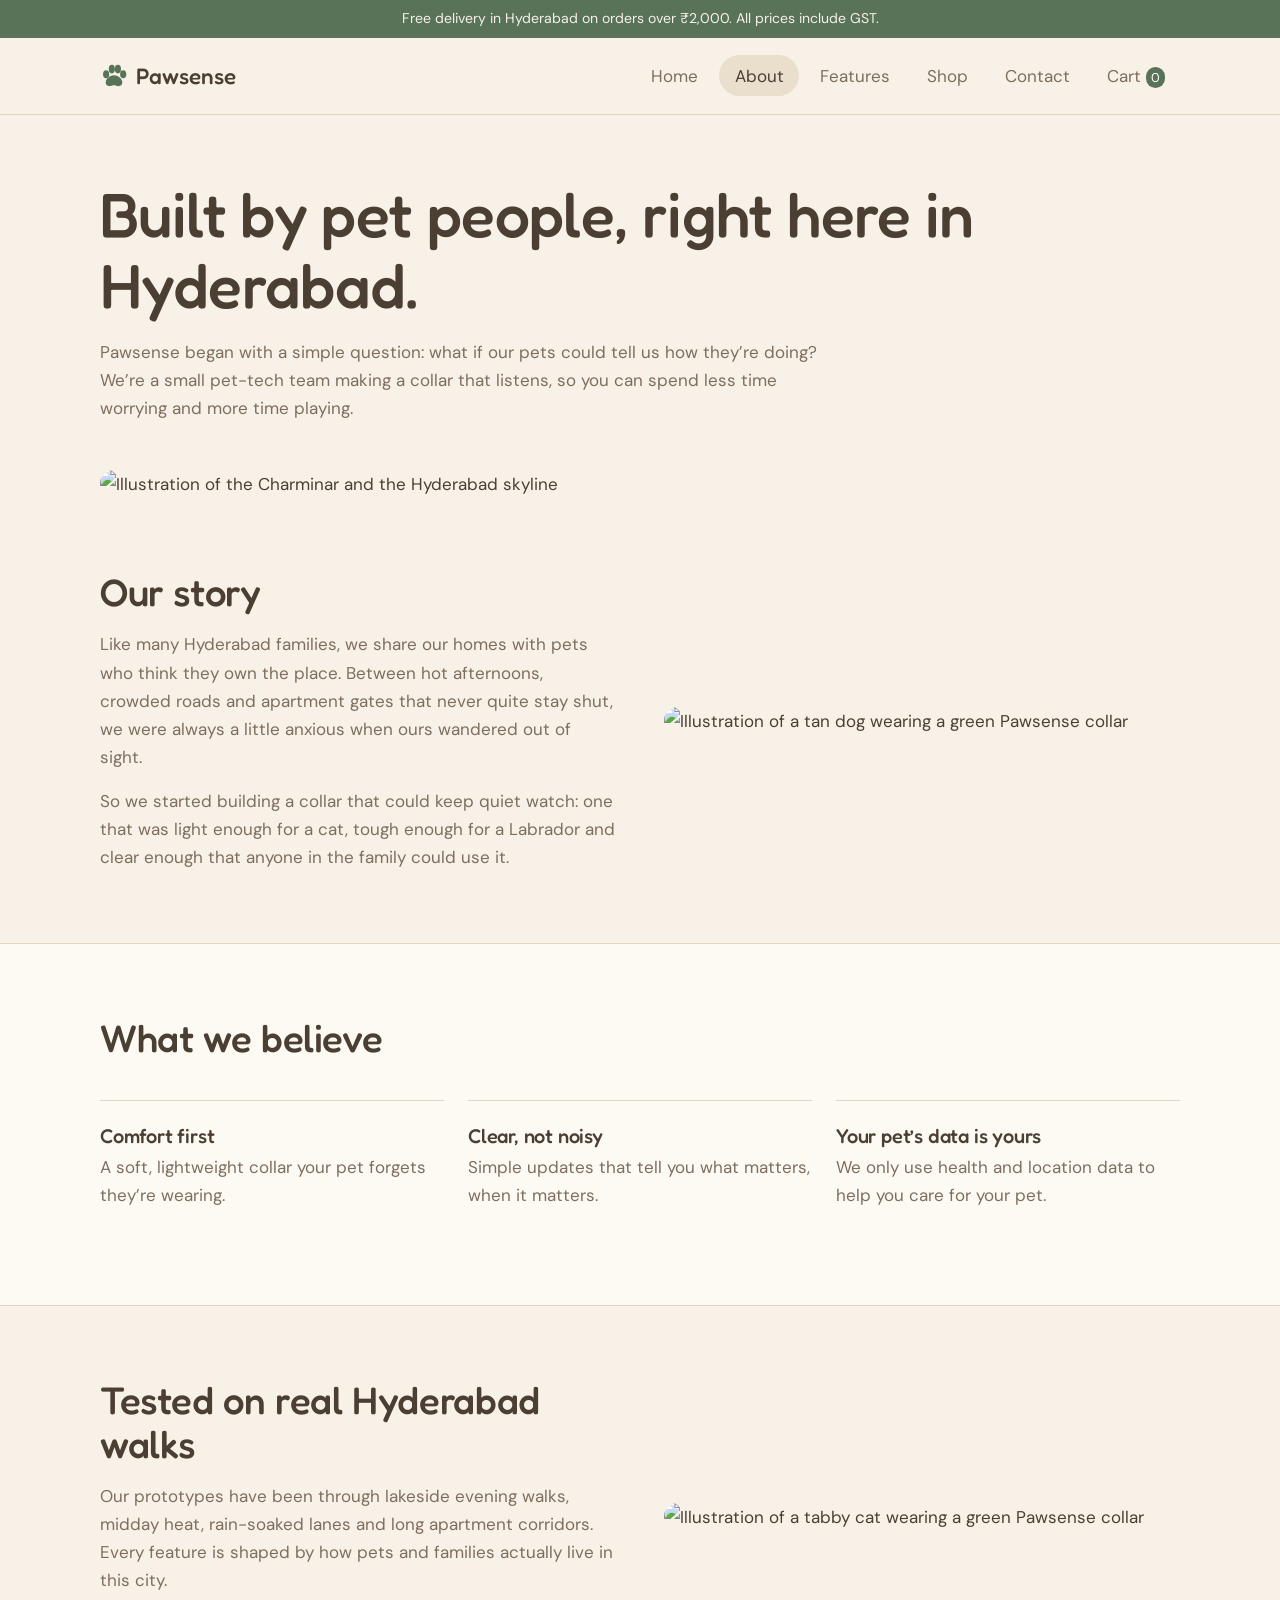
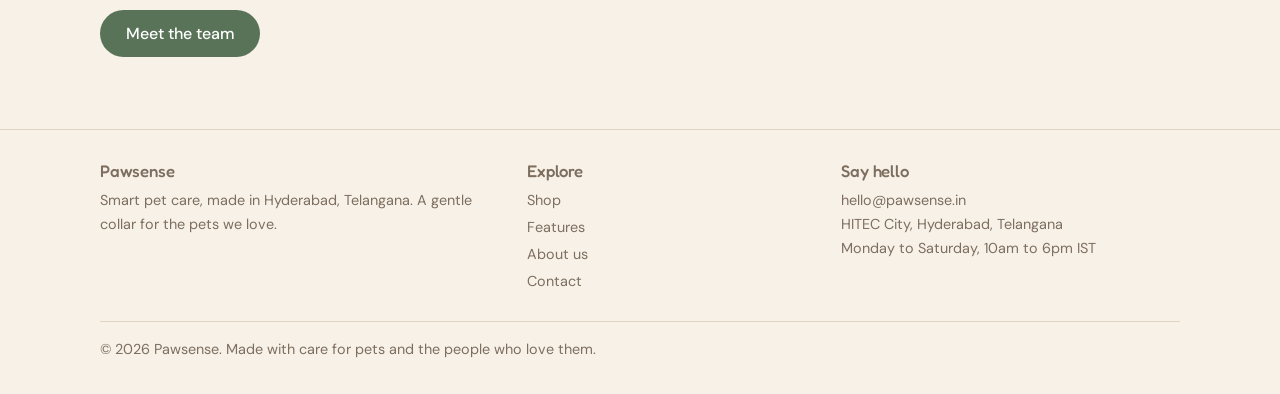
==== about.html @ 092ba70d "Add files via upload" ====
<!DOCTYPE html>
<html lang="en">
<head>
<meta charset="UTF-8">
<meta name="viewport" content="width=device-width, initial-scale=1">
<title>About | Pawsense</title>
<meta name="description" content="Pawsense is a smart pet collar made in Hyderabad. Track your pet’s location, health, hunger and activity.">
<link rel="preconnect" href="https://fonts.googleapis.com">
<link rel="preconnect" href="https://fonts.gstatic.com" crossorigin>
<link href="https://fonts.googleapis.com/css2?family=DM+Sans:wght@400;500&family=Fredoka:wght@400;500&display=swap" rel="stylesheet">
<link rel="stylesheet" href="style.css">
</head>
<body>
<p class="topbar">Free delivery in Hyderabad on orders over ₹2,000. All prices include GST.</p>
<header><div class="wrap">
<a class="logo" href="index.html"><svg viewBox="0 0 64 64" aria-hidden="true"><ellipse cx="14" cy="28" rx="7" ry="9"/><ellipse cx="27" cy="16" rx="7" ry="10"/><ellipse cx="41" cy="16" rx="7" ry="10"/><ellipse cx="53" cy="28" rx="7" ry="9"/><path d="M32 30c-11 0-19 9-19 17 0 6 5 9 11 8 4-1 5-2 8-2s4 1 8 2c6 1 11-2 11-8 0-8-8-17-19-17z"/></svg>Pawsense</a>
<button class="menu" aria-expanded="false" aria-controls="nav-list">Menu</button>
<nav aria-label="Main"><ul id="nav-list">
<li><a href="index.html">Home</a></li>
<li><a href="about.html" aria-current="page">About</a></li>
<li><a href="services.html">Features</a></li>
<li><a href="shop.html">Shop</a></li>
<li><a href="contact.html">Contact</a></li>
<li><a href="cart.html">Cart <span class="count" id="cart-count" aria-live="polite">0</span></a></li>
</ul></nav>
</div></header>
<main>
<div class="wrap"><div class="page-head"><h1>Built by pet people, right here in Hyderabad.</h1>
<p>Pawsense began with a simple question: what if our pets could tell us how they’re doing? We’re a small pet-tech team making a collar that listens, so you can spend less time worrying and more time playing.</p></div>
<img class="pic" style="margin-top:2rem" src="images/city.svg" alt="Illustration of the Charminar and the Hyderabad skyline"></div>
<section><div class="wrap two">
<div><h2>Our story</h2>
<p>Like many Hyderabad families, we share our homes with pets who think they own the place. Between hot afternoons, crowded roads and apartment gates that never quite stay shut, we were always a little anxious when ours wandered out of sight.</p>
<p style="margin-top:1rem">So we started building a collar that could keep quiet watch: one that was light enough for a cat, tough enough for a Labrador and clear enough that anyone in the family could use it.</p></div>
<img class="pic" src="images/dog.svg" alt="Illustration of a tan dog wearing a green Pawsense collar"></div></section>
<section class="band"><div class="wrap"><h2>What we believe</h2><div class="quotes">
<div class="item"><h3>Comfort first</h3><p>A soft, lightweight collar your pet forgets they’re wearing.</p></div>
<div class="item"><h3>Clear, not noisy</h3><p>Simple updates that tell you what matters, when it matters.</p></div>
<div class="item"><h3>Your pet’s data is yours</h3><p>We only use health and location data to help you care for your pet.</p></div></div></div></section>
<section><div class="wrap two"><div><h2>Tested on real Hyderabad walks</h2>
<p>Our prototypes have been through lakeside evening walks, midday heat, rain-soaked lanes and long apartment corridors. Every feature is shaped by how pets and families actually live in this city.</p>
<p style="margin-top:1rem"><a class="btn" href="contact.html">Meet the team</a></p></div>
<img class="pic" src="images/cat.svg" alt="Illustration of a tabby cat wearing a green Pawsense collar"></div></section>
</main>
<footer><div class="wrap foot">
<div><h3>Pawsense</h3><p>Smart pet care, made in Hyderabad, Telangana. A gentle collar for the pets we love.</p></div>
<div><h3>Explore</h3><ul><li><a href="shop.html">Shop</a></li><li><a href="services.html">Features</a></li><li><a href="about.html">About us</a></li><li><a href="contact.html">Contact</a></li></ul></div>
<div><h3>Say hello</h3><p>hello@pawsense.in<br>HITEC City, Hyderabad, Telangana<br>Monday to Saturday, 10am to 6pm IST</p></div>
</div><div class="wrap copy">© 2026 Pawsense. Made with care for pets and the people who love them.</div></footer>
<script src="script.js"></script>
</body>
</html>
---- style.css ----
:root{--bg:#F7F1E7;--surface:#FDFAF4;--sand:#EADFCC;--line:#E2D5BF;--ink:#4B3F34;--muted:#7D6E5F;--sage:#A9BCA7;--sage-d:#587358;--blush:#F3D9C9}
*{box-sizing:border-box;margin:0}
html{scroll-behavior:smooth}
body{background:var(--bg);color:var(--ink);font:17px/1.65 "DM Sans",system-ui,sans-serif}
h1,h2,h3{font-family:"Fredoka","DM Sans",sans-serif;font-weight:500;line-height:1.15;letter-spacing:-.01em}
h1{font-size:clamp(2.4rem,6vw,3.9rem)}h2{font-size:clamp(1.8rem,4vw,2.4rem)}h3{font-size:1.25rem}
p{max-width:60ch;color:var(--muted)}
a{color:inherit}
:focus-visible{outline:3px solid var(--sage-d);outline-offset:3px;border-radius:6px}
.wrap{width:min(1080px,100% - 2.5rem);margin-inline:auto}
header{padding:1.1rem 0;border-bottom:1px solid var(--line)}
header .wrap{display:flex;align-items:center;justify-content:space-between;gap:1rem}
.logo{display:flex;align-items:center;gap:.5rem;font:500 1.4rem "Fredoka",sans-serif;text-decoration:none}
.logo svg{width:28px;fill:var(--sage-d)}
nav ul{display:flex;gap:.4rem;list-style:none;padding:0}
nav a{display:block;padding:.4rem .95rem;border-radius:99px;text-decoration:none;color:var(--muted)}
nav a:hover{background:var(--sand);color:var(--ink)}
nav a[aria-current]{background:var(--sand);color:var(--ink)}
.menu{display:none;background:var(--sand);border:0;border-radius:99px;padding:.45rem 1rem;font:inherit;color:var(--ink);cursor:pointer}
.btn{display:inline-block;background:var(--sage-d);color:#fff;border:0;padding:.8rem 1.6rem;border-radius:99px;font:500 1rem "DM Sans",sans-serif;text-decoration:none;cursor:pointer;transition:background .2s}
.btn:hover{background:#4a6249}
.btn.soft{background:var(--sand);color:var(--ink)}.btn.soft:hover{background:var(--line)}
section{padding:4.5rem 0}
.hero .wrap{display:grid;grid-template-columns:1.1fr .9fr;gap:3rem;align-items:center}
.hero p{margin:1.2rem 0 2rem;font-size:1.1rem}
.hero .btn+.btn{margin-left:.6rem}
.tag{position:relative;background:var(--surface);border:1px solid var(--line);border-radius:36px;padding:3.2rem 1.8rem 1.8rem;max-width:360px;justify-self:center;width:100%;box-shadow:0 18px 40px -24px rgba(90,70,40,.35)}
.tag::before{content:"";position:absolute;top:1.2rem;left:50%;width:18px;height:18px;margin-left:-9px;border-radius:50%;background:var(--bg);border:1px solid var(--line)}
.tag h3{margin-bottom:1rem}
.row{display:flex;justify-content:space-between;gap:1rem;padding:.7rem 0;border-top:1px solid var(--line);font-size:.95rem}
.row span:first-child{color:var(--muted)}.row span:last-child{text-align:right;font-weight:500}
.bar{height:8px;border-radius:9px;background:var(--sand);margin-top:.35rem;overflow:hidden}
.bar i{display:block;height:100%;width:72%;background:var(--sage)}
.note{font-size:.8rem;margin-top:.8rem}
.band{background:var(--surface);border-block:1px solid var(--line)}
.list{margin-top:2.5rem;display:grid;grid-template-columns:1fr 1fr;gap:0 3rem}
.item{padding:1.5rem 0;border-top:1px solid var(--line)}
.item h3{margin-bottom:.3rem}
.dot{display:inline-block;width:12px;height:12px;border-radius:50%;margin-right:.6rem;background:var(--sage)}
.item:nth-child(2n) .dot{background:var(--blush)}
.item:nth-child(3n) .dot{background:var(--sand)}
.page-head{padding:4rem 0 1rem}.page-head p{margin-top:1rem}
.two{display:grid;grid-template-columns:1fr 1fr;gap:3rem}
form{display:grid;gap:1rem;max-width:520px}
label{display:grid;gap:.3rem;font-weight:500;font-size:.95rem}
input,textarea{font:inherit;color:var(--ink);background:var(--surface);border:1px solid var(--line);border-radius:14px;padding:.75rem 1rem}
textarea{min-height:130px;resize:vertical}
input:focus,textarea:focus{outline:2px solid var(--sage-d);border-color:transparent}
.err{color:#9B4A3A;font-size:.85rem;font-weight:400;min-height:1em}
#status{color:var(--sage-d);font-weight:500}
footer{padding:2rem 0;border-top:1px solid var(--line);font-size:.9rem;color:var(--muted)}
@media(max-width:760px){
.hero .wrap,.two,.list{grid-template-columns:1fr}
section{padding:3rem 0}
.menu{display:block}
nav ul{display:none;position:absolute;right:1.25rem;top:4rem;flex-direction:column;background:var(--surface);border:1px solid var(--line);border-radius:18px;padding:.5rem;z-index:5}
nav ul.open{display:flex}
header{position:relative}}
@media(prefers-reduced-motion:reduce){*{transition:none!important;scroll-behavior:auto!important}}
[hidden]{display:none!important}
.count{display:inline-block;min-width:1.5em;padding:0 .4em;border-radius:99px;background:var(--sage-d);color:#fff;font-size:.8rem;text-align:center}
.grid{display:grid;grid-template-columns:repeat(auto-fill,minmax(240px,1fr));gap:2.5rem 1.5rem}
.product h3{margin-bottom:.3rem}.product p{font-size:.95rem}.product label{margin-top:.8rem}
select{font:inherit;color:var(--ink);background:var(--surface);border:1px solid var(--line);border-radius:14px;padding:.55rem .8rem}
.buy{display:flex;justify-content:space-between;align-items:center;margin-top:1rem}
.buy b,.line b{font-weight:500;font-size:1.1rem}
.line{display:grid;grid-template-columns:72px 1fr auto auto;gap:1rem;align-items:center;padding:1rem 0;border-top:1px solid var(--line)}
.line p{font-size:.9rem}
.qty{display:flex;align-items:center;gap:.5rem}
.qty button{width:30px;height:30px;border-radius:50%;border:1px solid var(--line);background:var(--surface);color:var(--ink);cursor:pointer;font:inherit}
#totals{margin-top:1rem;line-height:1.9;color:var(--ink)}
#done{color:var(--sage-d);font-weight:500;font-size:1.1rem;max-width:none;margin-top:2rem}
@media(max-width:760px){.line{grid-template-columns:60px 1fr auto}.line b{grid-column:2/-1}}
.thumb{aspect-ratio:4/3;border-radius:22px;margin-bottom:1rem;background:var(--c);display:grid;place-items:center}
.thumb img{width:66%;height:auto}.thumb.sm{margin:0;border-radius:14px}.thumb.sm img{width:80%}
h2+p{margin-top:1rem}.two{align-items:center}
.topbar{background:var(--sage-d);color:#F7F1E7;text-align:center;font-size:.88rem;padding:.45rem 1rem;max-width:none}
.art{position:relative;padding-bottom:2rem}
.art>img{display:block;width:100%;max-width:440px;margin-inline:auto}
.art .tag{position:absolute;left:0;bottom:0;width:265px;padding:2.4rem 1.3rem 1.1rem;border-radius:28px}
.art .tag h3{font-size:1.05rem;margin-bottom:.4rem}.art .row{padding:.5rem 0;font-size:.88rem}
.art .note{margin:.5rem 0 0;font-size:.78rem}
.strip{background:var(--surface);border-block:1px solid var(--line);padding:1.6rem 0}
.strip .wrap{display:grid;grid-template-columns:repeat(4,1fr);gap:1.5rem}
.strip b{display:block;font:500 1rem "Fredoka",sans-serif}.strip span{display:block;font-size:.88rem;color:var(--muted);line-height:1.45}
.pic{width:100%;display:block;border-radius:28px}
.steps{counter-reset:s;display:grid;grid-template-columns:repeat(3,1fr);gap:2rem;margin-top:2.5rem;list-style:none;padding:0}
.steps li{counter-increment:s;padding-top:1.2rem;border-top:2px solid var(--sage)}
.steps li::before{content:counter(s);display:grid;place-items:center;width:34px;height:34px;border-radius:50%;background:var(--blush);font:500 1rem "Fredoka",sans-serif;margin-bottom:.8rem}
.quotes,.boxes{display:grid;grid-template-columns:repeat(3,1fr);gap:1.5rem;margin-top:2.5rem}
blockquote{background:var(--surface);border:1px solid var(--line);border-radius:24px;padding:1.6rem}
blockquote p{color:var(--ink)}
cite{display:block;margin-top:1rem;font-style:normal;font-size:.9rem;color:var(--muted)}
.boxes{text-align:center}.boxes .thumb{margin-bottom:.8rem}
details{border-top:1px solid var(--line);padding:1.1rem 0;max-width:760px}
summary{cursor:pointer;font:500 1.1rem "Fredoka",sans-serif;list-style:none}
summary::-webkit-details-marker{display:none}
summary::after{content:"+";float:right;color:var(--sage-d)}details[open] summary::after{content:"−"}
details p{margin-top:.6rem}
.cta{background:var(--sage-d);color:#F7F1E7;border-radius:36px;padding:3.2rem 2rem;text-align:center}
.cta h2{max-width:22ch;margin:0 auto 1.5rem}.cta .btn{background:var(--surface);color:var(--ink)}
.more{margin-top:2rem}
.foot{display:grid;grid-template-columns:1.4fr 1fr 1.2fr;gap:2rem;padding-bottom:1.5rem}
.foot ul{list-style:none;padding:0}.foot li{margin:.2rem 0}.foot h3{font-size:1.05rem;margin-bottom:.5rem}.foot a{text-decoration:none}.foot a:hover{text-decoration:underline}
.copy{border-top:1px solid var(--line);padding-top:1rem}
@media(max-width:760px){.strip .wrap,.steps,.quotes,.boxes,.foot{grid-template-columns:1fr}.art .tag{position:static;margin-top:1rem;width:100%}.cta{padding:2rem 1.25rem}}
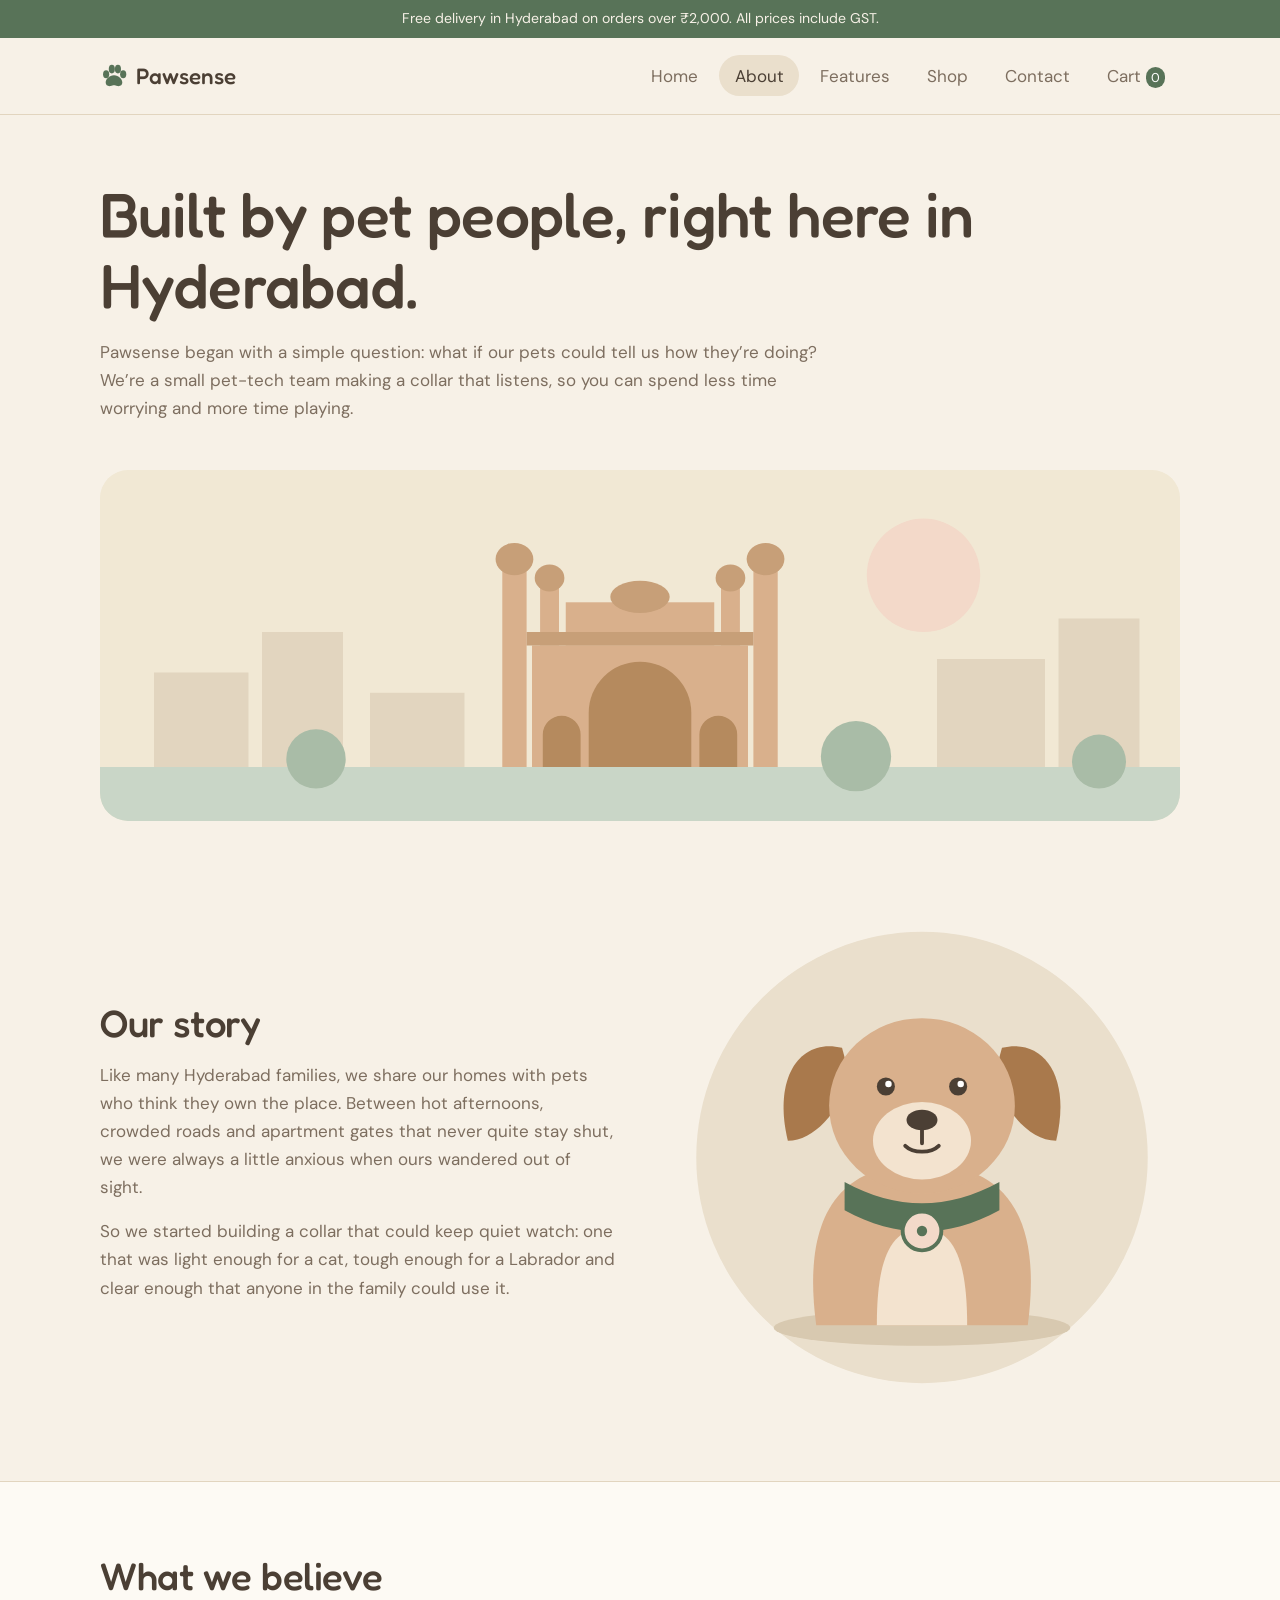
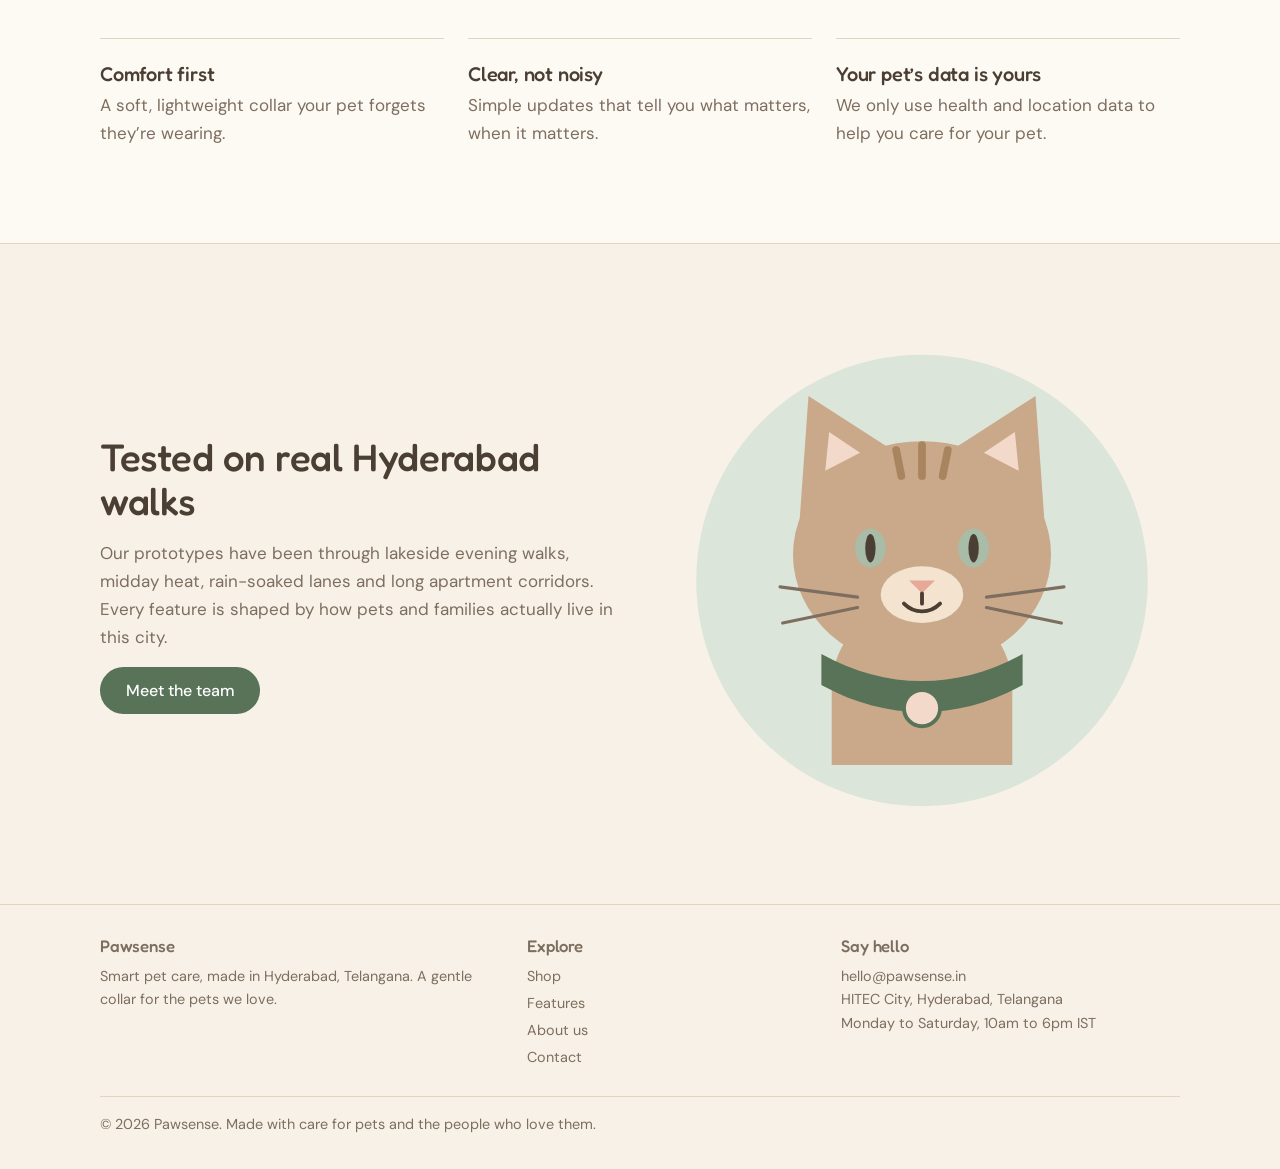
==== commit f333def8: "Update about.html" ====
--- a/about.html
+++ b/about.html
@@ -1,3 +1,4 @@
+
 <!DOCTYPE html>
 <html lang="en">
 <head>
@@ -12,9 +13,12 @@
 </head>
 <body>
 <p class="topbar">Free delivery in Hyderabad on orders over ₹2,000. All prices include GST.</p>
+
 <header><div class="wrap">
 <a class="logo" href="index.html"><svg viewBox="0 0 64 64" aria-hidden="true"><ellipse cx="14" cy="28" rx="7" ry="9"/><ellipse cx="27" cy="16" rx="7" ry="10"/><ellipse cx="41" cy="16" rx="7" ry="10"/><ellipse cx="53" cy="28" rx="7" ry="9"/><path d="M32 30c-11 0-19 9-19 17 0 6 5 9 11 8 4-1 5-2 8-2s4 1 8 2c6 1 11-2 11-8 0-8-8-17-19-17z"/></svg>Pawsense</a>
+
 <button class="menu" aria-expanded="false" aria-controls="nav-list">Menu</button>
+
 <nav aria-label="Main"><ul id="nav-list">
 <li><a href="index.html">Home</a></li>
 <li><a href="about.html" aria-current="page">About</a></li>
@@ -24,29 +28,56 @@
 <li><a href="cart.html">Cart <span class="count" id="cart-count" aria-live="polite">0</span></a></li>
 </ul></nav>
 </div></header>
+
 <main>
-<div class="wrap"><div class="page-head"><h1>Built by pet people, right here in Hyderabad.</h1>
-<p>Pawsense began with a simple question: what if our pets could tell us how they’re doing? We’re a small pet-tech team making a collar that listens, so you can spend less time worrying and more time playing.</p></div>
-<img class="pic" style="margin-top:2rem" src="images/city.svg" alt="Illustration of the Charminar and the Hyderabad skyline"></div>
+<div class="wrap">
+<div class="page-head">
+<h1>Built by pet people, right here in Hyderabad.</h1>
+<p>Pawsense began with a simple question: what if our pets could tell us how they’re doing? We’re a small pet-tech team making a collar that listens, so you can spend less time worrying and more time playing.</p>
+</div>
+
+<img class="pic" style="margin-top:2rem" src="city.svg" alt="Illustration of the Charminar and the Hyderabad skyline">
+</div>
+
 <section><div class="wrap two">
-<div><h2>Our story</h2>
+<div>
+<h2>Our story</h2>
 <p>Like many Hyderabad families, we share our homes with pets who think they own the place. Between hot afternoons, crowded roads and apartment gates that never quite stay shut, we were always a little anxious when ours wandered out of sight.</p>
-<p style="margin-top:1rem">So we started building a collar that could keep quiet watch: one that was light enough for a cat, tough enough for a Labrador and clear enough that anyone in the family could use it.</p></div>
-<img class="pic" src="images/dog.svg" alt="Illustration of a tan dog wearing a green Pawsense collar"></div></section>
-<section class="band"><div class="wrap"><h2>What we believe</h2><div class="quotes">
+<p style="margin-top:1rem">So we started building a collar that could keep quiet watch: one that was light enough for a cat, tough enough for a Labrador and clear enough that anyone in the family could use it.</p>
+</div>
+
+<img class="pic" src="dog.svg" alt="Illustration of a tan dog wearing a green Pawsense collar">
+</div></section>
+
+<section class="band"><div class="wrap">
+<h2>What we believe</h2>
+<div class="quotes">
 <div class="item"><h3>Comfort first</h3><p>A soft, lightweight collar your pet forgets they’re wearing.</p></div>
 <div class="item"><h3>Clear, not noisy</h3><p>Simple updates that tell you what matters, when it matters.</p></div>
-<div class="item"><h3>Your pet’s data is yours</h3><p>We only use health and location data to help you care for your pet.</p></div></div></div></section>
-<section><div class="wrap two"><div><h2>Tested on real Hyderabad walks</h2>
+<div class="item"><h3>Your pet’s data is yours</h3><p>We only use health and location data to help you care for your pet.</p></div>
+</div>
+</div></section>
+
+<section><div class="wrap two">
+<div>
+<h2>Tested on real Hyderabad walks</h2>
 <p>Our prototypes have been through lakeside evening walks, midday heat, rain-soaked lanes and long apartment corridors. Every feature is shaped by how pets and families actually live in this city.</p>
-<p style="margin-top:1rem"><a class="btn" href="contact.html">Meet the team</a></p></div>
-<img class="pic" src="images/cat.svg" alt="Illustration of a tabby cat wearing a green Pawsense collar"></div></section>
+<p style="margin-top:1rem"><a class="btn" href="contact.html">Meet the team</a></p>
+</div>
+
+<img class="pic" src="cat.svg" alt="Illustration of a tabby cat wearing a green Pawsense collar">
+</div></section>
 </main>
+
 <footer><div class="wrap foot">
 <div><h3>Pawsense</h3><p>Smart pet care, made in Hyderabad, Telangana. A gentle collar for the pets we love.</p></div>
 <div><h3>Explore</h3><ul><li><a href="shop.html">Shop</a></li><li><a href="services.html">Features</a></li><li><a href="about.html">About us</a></li><li><a href="contact.html">Contact</a></li></ul></div>
 <div><h3>Say hello</h3><p>hello@pawsense.in<br>HITEC City, Hyderabad, Telangana<br>Monday to Saturday, 10am to 6pm IST</p></div>
-</div><div class="wrap copy">© 2026 Pawsense. Made with care for pets and the people who love them.</div></footer>
+</div>
+<div class="wrap copy">© 2026 Pawsense. Made with care for pets and the people who love them.</div>
+</footer>
+
 <script src="script.js"></script>
 </body>
 </html>
+
